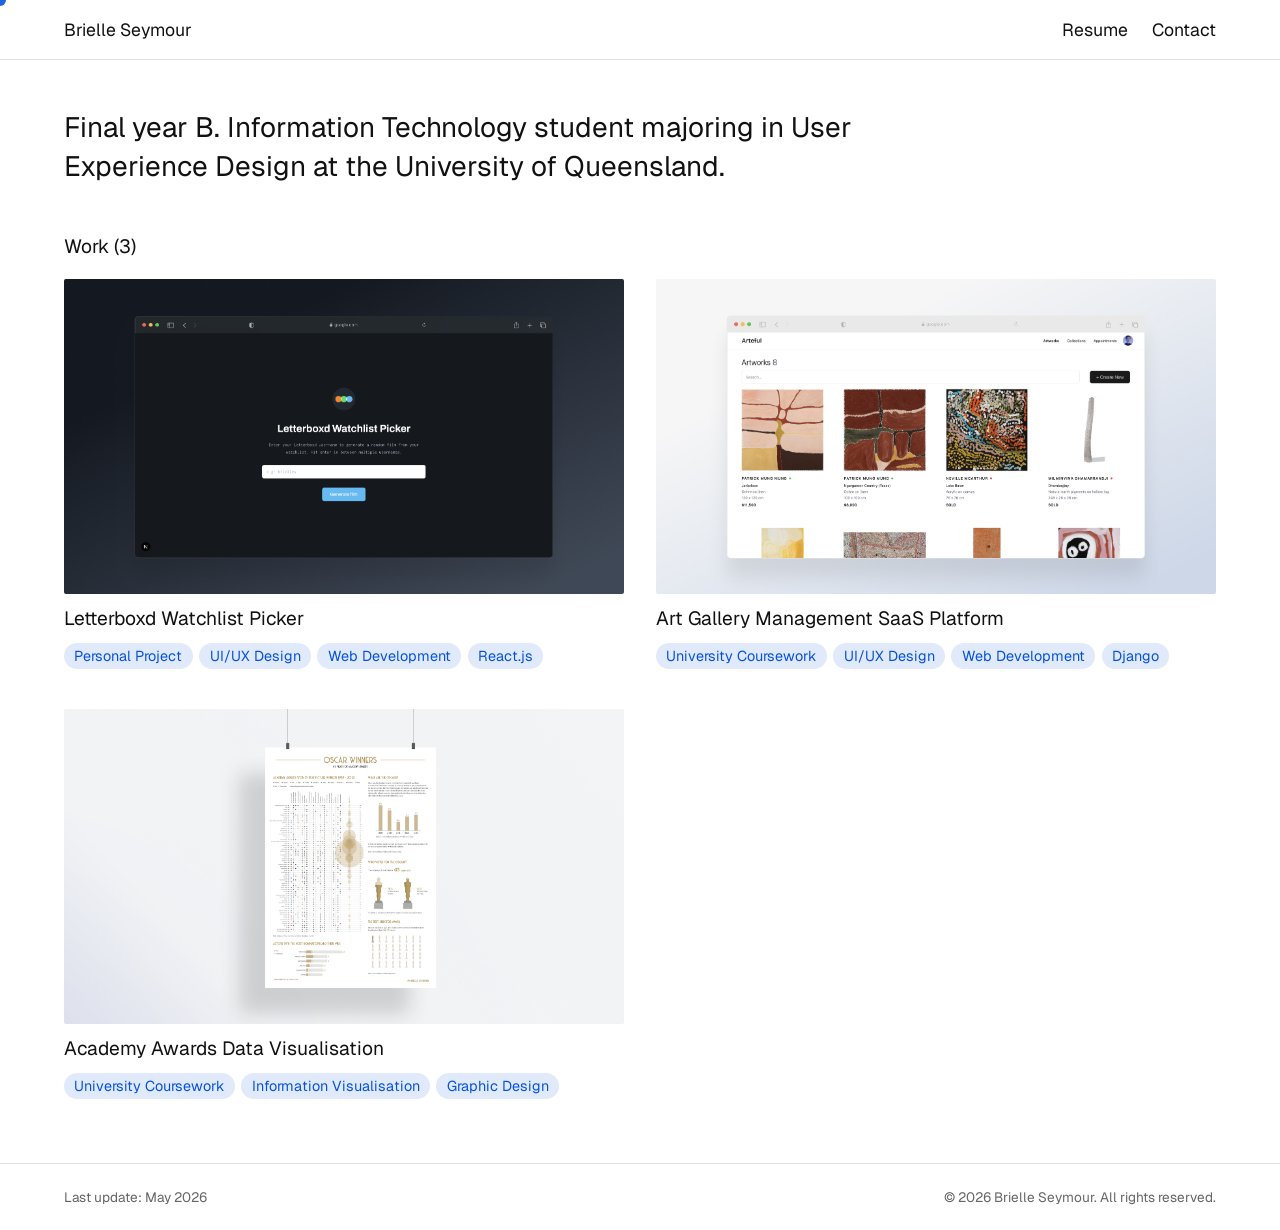
==== index.html @ aabc273d "Initial commit" ====
<!DOCTYPE html>
<html lang="en">
<head>
  <meta charset="UTF-8" />
  <meta name="viewport" content="width=device-width, initial-scale=1.0"/>
  <title>Brielle Seymour Portfolio</title>
  <link rel="preconnect" href="https://fonts.googleapis.com">
  <link href="https://fonts.googleapis.com/css2?family=Geist:wght@100..900&display=swap" rel="stylesheet">
  <link rel="stylesheet" href="style.css">
</head>
<body>
  <!-- Fixed top navbar -->
  <nav class="navbar">
    <div class="navbar-inner">
      <a href="index.html" class="nav-name">Brielle Seymour</a>
      <div class="nav-links">
        <a href="resume.html" class="nav-link">Resume</a>
        <a href="mailto:brielleseymour@gmail.com" class="nav-link">Contact</a>
      </div>
    </div>
  </nav>

  <main class="page-content">

    <!-- Intro paragraph -->
    <section class="intro">
      <p class="intro-text">
        Final year B. Information Technology student majoring in User Experience
        Design at the University of Queensland.
      </p>
    </section>

    <!-- Work grid -->
    <section class="work-section">
      <p class="work-label">Work (3)</p>

      <div class="work-grid">

        <article class="project-card">
          <a href="watchlist.html" class="project-link">
            <div class="project-image">
              <img src="assets/Watchlist Picker Form.png" alt="Letterboxd Watchlist Picker">
            </div>
            <p class="project-title">Letterboxd Watchlist Picker</p>
            <div class="project-tags">
              <span class="tag">Personal Project</span>
              <span class="tag">UI/UX Design</span>
              <span class="tag">Web Development</span>
              <span class="tag">React.js</span>
            </div>
          </a>
        </article>

        <article class="project-card">
          <a href="art-gallery.html" class="project-link">
            <div class="project-image">
              <img src="assets/Arteful Artworks.jpg" alt="Art Gallery Management SaaS Platform">
            </div>
            <p class="project-title">Art Gallery Management SaaS Platform</p>
            <div class="project-tags">
              <span class="tag">University Coursework</span>
              <span class="tag">UI/UX Design</span>
              <span class="tag">Web Development</span>
              <span class="tag">Django</span>
            </div>
          </a>
        </article>

        <article class="project-card">
          <a href="infographic.html" class="project-link">
            <div class="project-image">
              <img src="assets/Poster Mockcup Large.png" alt="Academy Awards Data Visualisation">
            </div>
            <p class="project-title">Academy Awards Data Visualisation</p>
            <div class="project-tags">
              <span class="tag">University Coursework</span>
              <span class="tag">Information Visualisation</span>
              <span class="tag">Graphic Design</span>
            </div>
          </a>
        </article>

      </div>
    </section>

  </main>

  <footer class="footer">
    <p>Last update: May 2026</p>
    <p>© 2026 Brielle Seymour. All rights reserved.</p>
  </footer>

  <script src="main.js"></script>
  <div class="cursor"></div>
  <script src="cursor.js"></script>
</body>
</html>
---- style.css ----
/* ─── Tokens ─────────────────────────────────────────── */
:root {
  --sans: 'Geist', sans-serif;

  --color-bg:         #ffffff;
  --color-text:       #111111;
  --color-muted:      #666666;
  --color-border:     #e0e0e0;
  --color-tag-bg: rgba(6, 82, 221, 0.12);
  --color-accent:     #0652DD;

  --nav-height:       60px;
  --page-padding-x:   5vw;
  --content-max:      1800px;

    /* Typography */
    --text-base:        1.1rem;   /* body / paragraph text */
    --text-heading:     1.3rem;    /* section headings */
}

/* ─── Reset ──────────────────────────────────────────── */
*, *::before, *::after {
  box-sizing: border-box;
  margin: 0;
  padding: 0;
}

body {
  font-family: var(--sans);
  background: var(--color-bg);
  color: var(--color-text);
  -webkit-font-smoothing: antialiased;
}

a {
  color: inherit;
  text-decoration: none;
}

img {
  display: block;
  width: 100%;
  height: 100%;
  object-fit: cover;
}

/* Hide the default cursor sitewide */
* { cursor: none; }

.cursor {
  position: fixed;
  top: 0;
  left: 0;
  width: 12px;
  height: 12px;
  background: #0652DD; /* match your accent colour */
  border-radius: 50%;
  pointer-events: none; /* lets clicks pass through to elements below */
  transform: translate(-50%, -50%);
  transition: width 0.2s ease, height 0.2s ease, opacity 0.2s ease;
  opacity: 0.9;
  z-index: 9999;
}

/* Grown state when hovering a link */
.cursor.is-hovering {
  width: 36px;
  height: 36px;
  opacity: 0.3;
}

/* ─── Navbar ─────────────────────────────────────────── */
.navbar {
  position: fixed;
  top: 0;
  left: 0;
  right: 0;
  z-index: 100;
  height: var(--nav-height);
  background: var(--color-bg);
  border-bottom: 1px solid var(--color-border);
}

/* Inner wrapper mirrors .page-content's max-width and padding */
.navbar-inner {
  max-width: var(--content-max);
  margin: 0 auto;
  height: 100%;
  padding: 0 var(--page-padding-x);

  display: flex;
  align-items: center;
  justify-content: space-between;
}

.nav-name {
  font-size: var(--text-base);
  font-weight: 400;
}

.nav-links {
  font-size: var(--text-base);
  display: flex;
  gap: 1.5rem;
}

.nav-link {
  font-weight: 400;
  color: var(--color-text);
  transition: opacity 0.15s;
}

.nav-link:hover {
  color: var(--color-accent);
}

/* ─── Page content ───────────────────────────────────── */
.page-content {
  max-width: var(--content-max);
  margin: 0 auto;
  padding: calc(var(--nav-height) + 3rem) var(--page-padding-x) 4rem;
}

/* ─── Intro ──────────────────────────────────────────── */
.intro {
  padding-bottom: 3rem;
}

.intro-text {
  font-size: clamp(1.25rem, 2.5vw, 1.75rem);
  font-weight: 400;
  line-height: 1.4;
  max-width: 820px;
  color: var(--color-text);
}

/* ─── Work section ───────────────────────────────────── */
.work-label {
  font-size: 1.2rem;
  font-weight: 400;
  color: var(--color-text);
  margin-bottom: 1.25rem;
}

.work-grid {
  display: grid;
  grid-template-columns: repeat(2, 1fr);
  gap: 2.5rem 2rem;
}

/* ─── Project card ───────────────────────────────────── */
.project-card {
  display: flex;
  flex-direction: column;
}

.project-link {
  display: flex;
  flex-direction: column;
  gap: 0.75rem;
}

.project-image {
  width: 100%;
  aspect-ratio: 16 / 9;
  background: var(--color-tag-bg);
  overflow: hidden;
  border-radius: 2px;
}

.project-image img {
  transition: transform 0.3s ease;
}

.project-card:hover .project-image img {
  transform: scale(1.02);
}

.project-title {
  font-size: 1.2rem;
  font-weight: 400;
  color: var(--color-text);
}

/* ─── Tags ───────────────────────────────────────────── */
.project-tags {
  display: flex;
  flex-wrap: wrap;
  gap: 0.4rem;
}

.tag {
  font-size: 0.9rem;
  font-weight: 400;
  color: var(--color-accent);
  background: var(--color-tag-bg);
  padding: 0.25rem 0.65rem;
  border-radius: 999px;
}

/* ─── Footer ─────────────────────────────────────────── */
.footer {
  display: flex;
  justify-content: space-between;
  align-items: center;
  padding: 1.5rem var(--page-padding-x);
  border-top: 1px solid var(--color-border);
  font-size: 0.85rem;
  color: var(--color-muted);
}

.footer a {
  color: var(--color-muted);
  transition: opacity 0.15s;
}

.footer a:hover {
  color: var(--color-accent);
}

/* ─── Mobile ─────────────────────────────────────────── */
@media (max-width: 640px) {
  .work-grid {
    grid-template-columns: 1fr;
  }

  .footer {
    flex-direction: column;
    gap: 0.5rem;
    text-align: center;
  }
}


/* ─── Case study layout ──────────────────────────────── */
.case-study-layout {
  display: grid;
  /* TOC in left margin | fixed-width centred content | matching right space */
  grid-template-columns: 1fr 900px 1fr;
  align-items: start;

  width: 100%;
  padding-top: calc(var(--nav-height) + 3rem);
  padding-bottom: 4rem;
}

/* ─── Sidebar ────────────────────────────────────────── */
.case-study-sidebar {
  position: sticky;
  top: calc(var(--nav-height) + 3rem);
  /* Align TOC to the right of its column, close to the content */
  padding-left: var(--page-padding-x);
  padding-right: 2rem;
  display: flex;
  flex-direction: column;
  gap: 1.5rem;
}

.back-link {
  font-size: 1.1rem;
  color: var(--color-text);
  transition: opacity 0.15s;
}

.back-link:hover {
  color: var(--color-accent);
}

.toc {
  display: flex;
  flex-direction: column;
  gap: 0.8rem;
}

.toc-link {
  font-size: var(--text-base);
  color: var(--color-muted);
  transition: color 0.15s;
}

.toc-link:hover,
.toc-link.active {
  color: var(--color-accent);
}

/* ─── Case study content ─────────────────────────────── */
.case-study-content {
  display: flex;
  flex-direction: column;
  gap: 0;
  /* Left-align text within the centred content column */
  text-align: left;
}

.case-study-eyebrow {
  font-size: 1.1rem;
  color: var(--color-muted);
  margin-bottom: 0.5rem;
}

.case-study-title {
  font-size: clamp(1.75rem, 3vw, 1.75rem);
  font-weight: 500;
  line-height: 1.2;
  margin-bottom: 1.75rem;
}

/* Hero image */
.case-study-hero {
  width: 100%;
  aspect-ratio: 16 / 9;
  background: var(--color-tag-bg);
  overflow: hidden;
  border-radius: 2px;
  margin-bottom: 2rem;
}

.case-study-hero img {
  width: 100%;
  height: 100%;
  object-fit: cover;
}

/* ─── Meta table ─────────────────────────────────────── */
.case-study-meta {
  display: flex;
  justify-content: space-between; /* spreads items across full width */
  flex-wrap: wrap;
  padding-bottom: 0.5rem;
  margin-bottom: 0.5rem;
}

.meta-label {
  font-size: 1.1rem;
  font-weight: 500;
  color: var(--color-text);
  margin-bottom: 0.35rem;
}

.meta-value {
  font-size: 1.1rem;
  color: var(--color-muted);
  line-height: 1.6;
}

/* ─── Sections ───────────────────────────────────────── */
.case-study-section {
  padding-top: 0.5rem;
  padding-bottom: 2.5rem;
}

.section-heading {
  font-size: 1.1rem;
  font-weight: 500;
  color: var(--color-text);
  margin-bottom: 1.2rem;
}

.section-oneliner {
  font-size: 2rem;
  font-weight: 400;
  color: var(--color-text);
  line-height: 1.3;
  margin-bottom: 1.2rem;
}

.section-body {
  font-size: 1.1rem;
  color: var(--color-muted);
  line-height: 1.7;
}

/* ─── Mobile: collapse sidebar ───────────────────────── */
@media (max-width: 768px) {
  .case-study-layout {
    grid-template-columns: 1fr;
  }

  .case-study-sidebar {
    position: static;
    flex-direction: row;
    flex-wrap: wrap;
    align-items: center;
    gap: 0.75rem;
    padding-bottom: 1.5rem;
    border-bottom: 1px solid var(--color-border);
  }

  .toc {
    flex-direction: row;
    flex-wrap: wrap;
    gap: 0.5rem 1rem;
  }
}

/* ─── Case study mobile overrides ────────────────────── */
@media (max-width: 768px) {
  .case-study-layout {
    grid-template-columns: 1fr;
    padding-left: var(--page-padding-x);
    padding-right: var(--page-padding-x);
  }

  .case-study-sidebar {
    padding: 0 0 1.5rem;
  }

  .case-study-content {
    padding: 0;
  }
}

/* Fade in when page loads */
body {
  animation: fadeIn 0.4s ease;
}

@keyframes fadeIn {
  from { opacity: 0; }
  to   { opacity: 1; }
}

/* Fade out class triggered before navigation */
body.is-leaving {
  opacity: 0;
  transition: opacity 0.1s ease;
}
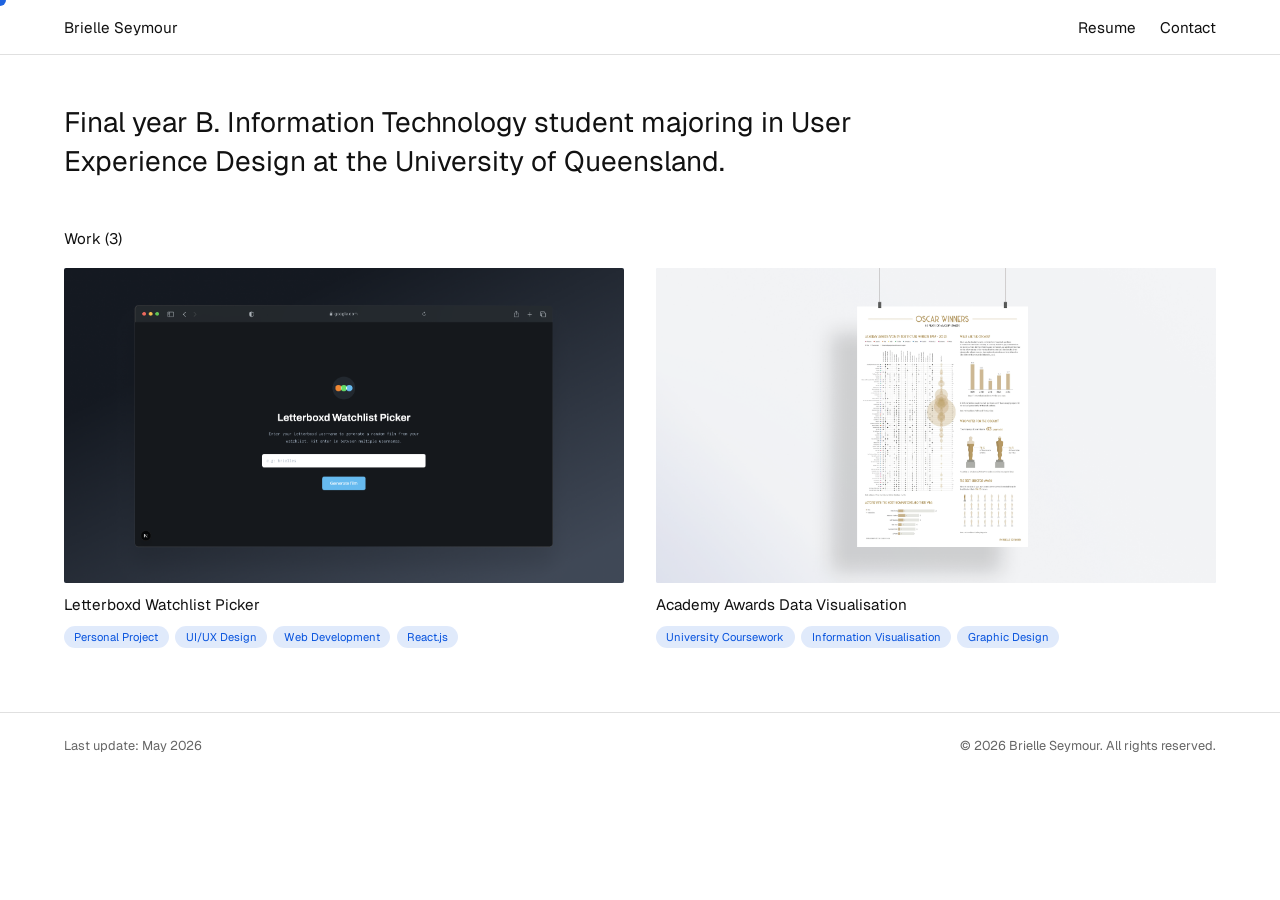
==== commit 2b60f7ad: "Add Infographic Page Content" ====
--- a/index.html
+++ b/index.html
@@ -14,7 +14,7 @@
     <div class="navbar-inner">
       <a href="index.html" class="nav-name">Brielle Seymour</a>
       <div class="nav-links">
-        <a href="resume.html" class="nav-link">Resume</a>
+        <a href="Brielle-Seymour-Resume.pdf" class="nav-link" target="_blank">Resume</a>
         <a href="mailto:brielleseymour@gmail.com" class="nav-link">Contact</a>
       </div>
     </div>
@@ -52,21 +52,6 @@
         </article>
 
         <article class="project-card">
-          <a href="art-gallery.html" class="project-link">
-            <div class="project-image">
-              <img src="assets/Arteful Artworks.jpg" alt="Art Gallery Management SaaS Platform">
-            </div>
-            <p class="project-title">Art Gallery Management SaaS Platform</p>
-            <div class="project-tags">
-              <span class="tag">University Coursework</span>
-              <span class="tag">UI/UX Design</span>
-              <span class="tag">Web Development</span>
-              <span class="tag">Django</span>
-            </div>
-          </a>
-        </article>
-
-        <article class="project-card">
           <a href="infographic.html" class="project-link">
             <div class="project-image">
               <img src="assets/Poster Mockcup Large.png" alt="Academy Awards Data Visualisation">
--- a/style.css
+++ b/style.css
@@ -9,13 +9,17 @@
   --color-tag-bg: rgba(6, 82, 221, 0.12);
   --color-accent:     #0652DD;
 
-  --nav-height:       60px;
+  --nav-height:       55px;
   --page-padding-x:   5vw;
   --content-max:      1800px;
 
     /* Typography */
-    --text-base:        1.1rem;   /* body / paragraph text */
+    --text-base:        0.95rem;   /* body / paragraph text */
     --text-heading:     1.3rem;    /* section headings */
+}
+
+html {
+  scroll-behavior: smooth;
 }
 
 /* ─── Reset ──────────────────────────────────────────── */
@@ -78,7 +82,7 @@
   z-index: 100;
   height: var(--nav-height);
   background: var(--color-bg);
-  border-bottom: 1px solid var(--color-border);
+  border-bottom: 0.5px solid var(--color-border);
 }
 
 /* Inner wrapper mirrors .page-content's max-width and padding */
@@ -136,7 +140,7 @@
 
 /* ─── Work section ───────────────────────────────────── */
 .work-label {
-  font-size: 1.2rem;
+  font-size: 0.95rem;
   font-weight: 400;
   color: var(--color-text);
   margin-bottom: 1.25rem;
@@ -177,7 +181,7 @@
 }
 
 .project-title {
-  font-size: 1.2rem;
+  font-size: var(--text-base);
   font-weight: 400;
   color: var(--color-text);
 }
@@ -190,7 +194,7 @@
 }
 
 .tag {
-  font-size: 0.9rem;
+  font-size: 0.7rem;
   font-weight: 400;
   color: var(--color-accent);
   background: var(--color-tag-bg);
@@ -205,7 +209,7 @@
   align-items: center;
   padding: 1.5rem var(--page-padding-x);
   border-top: 1px solid var(--color-border);
-  font-size: 0.85rem;
+  font-size: 0.8rem;
   color: var(--color-muted);
 }
 
@@ -257,7 +261,7 @@
 }
 
 .back-link {
-  font-size: 1.1rem;
+  font-size: var(--text-base);
   color: var(--color-text);
   transition: opacity 0.15s;
 }
@@ -293,7 +297,7 @@
 }
 
 .case-study-eyebrow {
-  font-size: 1.1rem;
+  font-size: var(--text-base);
   color: var(--color-muted);
   margin-bottom: 0.5rem;
 }
@@ -331,33 +335,44 @@
 }
 
 .meta-label {
-  font-size: 1.1rem;
+  font-size: var(--text-base);
   font-weight: 500;
   color: var(--color-text);
   margin-bottom: 0.35rem;
 }
 
 .meta-value {
-  font-size: 1.1rem;
+  font-size: var(--text-base);
   color: var(--color-muted);
   line-height: 1.6;
 }
 
 /* ─── Sections ───────────────────────────────────────── */
 .case-study-section {
+  scroll-margin-top: calc(var(--nav-height) + 1rem);
   padding-top: 0.5rem;
   padding-bottom: 2.5rem;
+  transition: opacity 0.3s ease;
+}
+
+.case-study-section.is-active {
+  animation: sectionFadeIn 0.4s ease;
+}
+
+@keyframes sectionFadeIn {
+  from { opacity: 0.5; transform: translateY(6px); }
+  to   { opacity: 1;   transform: translateY(0); }
 }
 
 .section-heading {
-  font-size: 1.1rem;
+  font-size: var(--text-base);
   font-weight: 500;
   color: var(--color-text);
   margin-bottom: 1.2rem;
 }
 
 .section-oneliner {
-  font-size: 2rem;
+  font-size: 1.8rem;
   font-weight: 400;
   color: var(--color-text);
   line-height: 1.3;
@@ -365,7 +380,7 @@
 }
 
 .section-body {
-  font-size: 1.1rem;
+  font-size: var(--text-base);
   color: var(--color-muted);
   line-height: 1.7;
 }
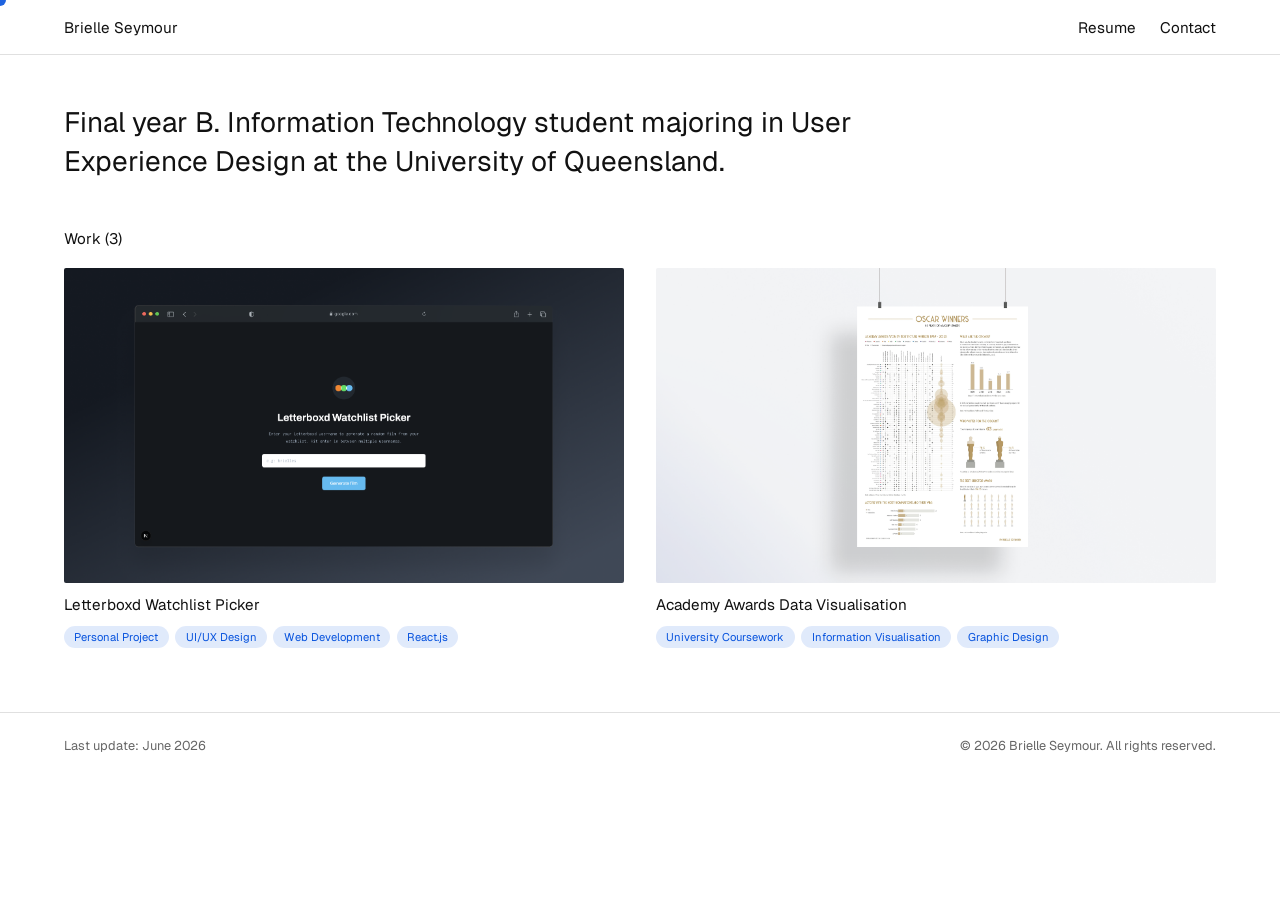
==== commit 1a04392e: "Update footer" ====
--- a/index.html
+++ b/index.html
@@ -71,7 +71,7 @@
   </main>
 
   <footer class="footer">
-    <p>Last update: May 2026</p>
+    <p>Last update: June 2026</p>
     <p>© 2026 Brielle Seymour. All rights reserved.</p>
   </footer>
 
--- a/style.css
+++ b/style.css
@@ -425,6 +425,16 @@
   }
 }
 
+@media (hover: none) {
+  .cursor {
+    display: none;
+  }
+  
+  * {
+    cursor: auto;
+  }
+}
+
 /* Fade in when page loads */
 body {
   animation: fadeIn 0.4s ease;
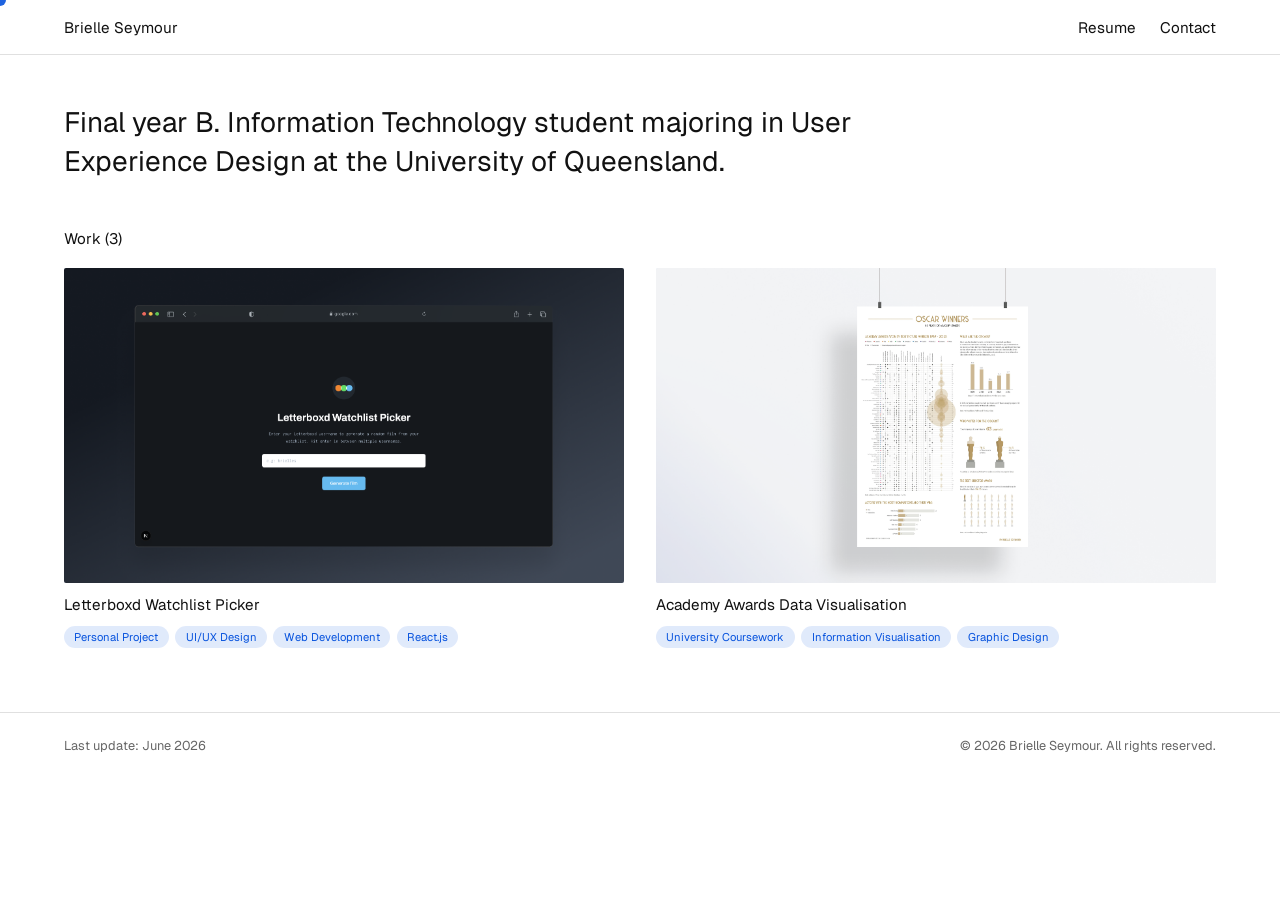
==== commit 1560eb5f: "remove .html from case study page urls" ====
--- a/index.html
+++ b/index.html
@@ -37,7 +37,7 @@
       <div class="work-grid">
 
         <article class="project-card">
-          <a href="watchlist.html" class="project-link">
+          <a href="/watchlist-picker/" class="project-link">
             <div class="project-image">
               <img src="assets/Watchlist Picker Form.png" alt="Letterboxd Watchlist Picker">
             </div>
@@ -52,7 +52,7 @@
         </article>
 
         <article class="project-card">
-          <a href="infographic.html" class="project-link">
+          <a href="/infographic-poster/" class="project-link">
             <div class="project-image">
               <img src="assets/Poster Mockcup Large.png" alt="Academy Awards Data Visualisation">
             </div>
